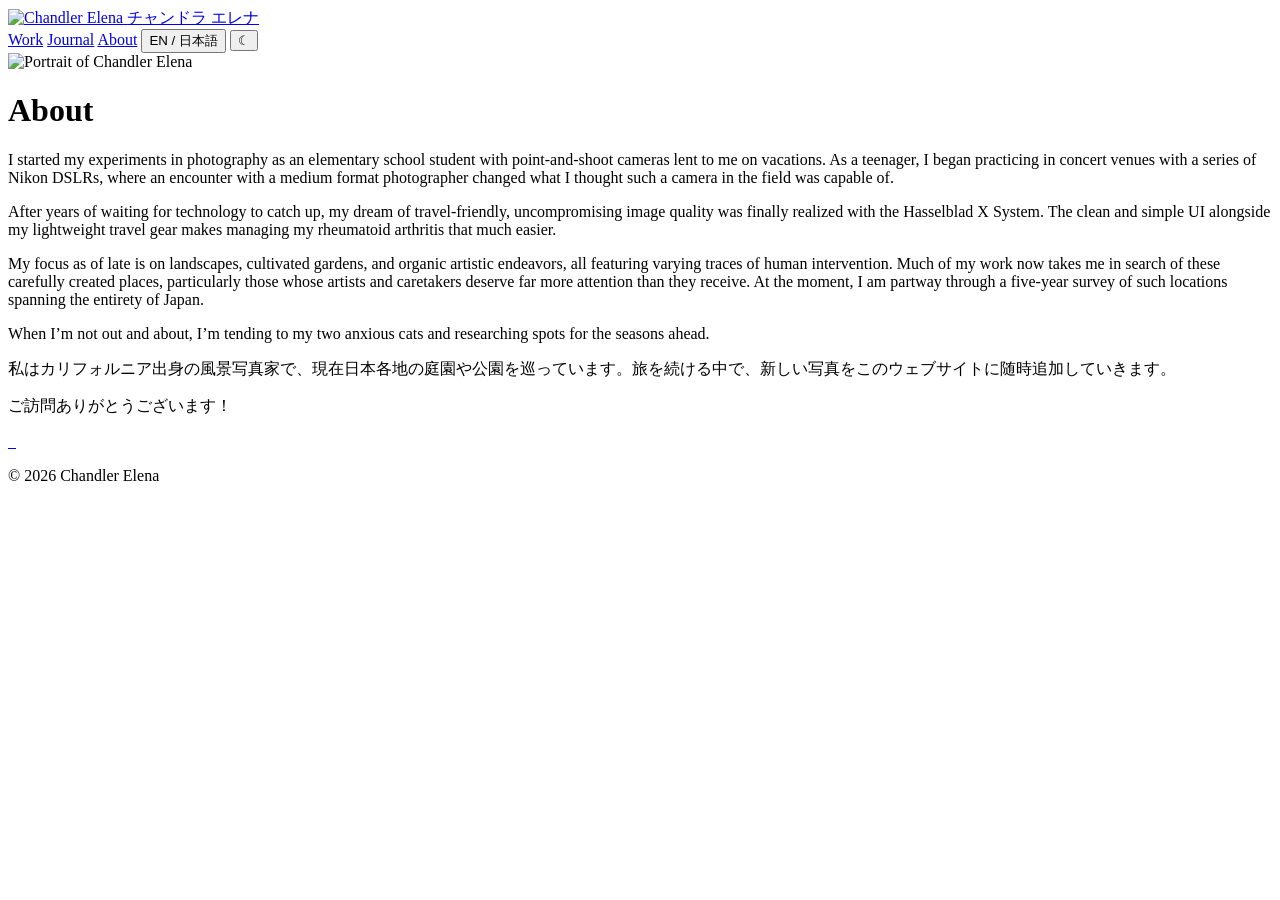
==== about/index.html @ 94d8a43e "Add about page with biography and theme support" ====
<!DOCTYPE html>
<html lang="en">
<head>
  <meta charset="UTF-8">
  <meta name="viewport" content="width=device-width, initial-scale=1.0">

  <script>
  const savedTheme = localStorage.getItem("theme");
  const prefersDark = window.matchMedia("(prefers-color-scheme: dark)").matches;

  if (
    savedTheme === "dark" ||
    (!savedTheme && prefersDark)
  ) {
    document.documentElement.classList.add("dark-mode");
  }
</script>

<script>
  try {
    const savedLanguage =
      localStorage.getItem("language") || "en";

    document.documentElement.setAttribute(
      "data-language",
      savedLanguage
    );
  } catch (error) {
    document.documentElement.setAttribute(
      "data-language",
      "en"
    );
  }
</script>
  
  <title>About</title>

  <link rel="stylesheet" href="css/style.css">
</head>

<body>

  <header class="site-header">
  <a href="index.html" class="site-title">
  
  <img
      class="site-signature"
      src="images/signature.png"
      alt="Chandler Elena"
  >

  <span class="site-name-ja">チャンドラ エレナ</span>
</a>

    <nav class="site-nav">
    <a href="index.html" data-en="Work" data-ja="作品集">Work</a>
    <a href="journal.html" data-en="Journal" data-ja="ブログ">Journal</a>
    <a href="about.html" data-en="About" data-ja="私について">About</a>

    <button
      class="language-toggle"
      type="button"
      aria-label="Switch to Japanese"
  >
      EN / 日本語
  </button>

      <button
        class="theme-toggle"
        type="button"
        aria-label="Switch to dark mode"
      >
        ☾
      </button>
    </nav>
    
  </header>


  <main class="about-page">

    <div class="about-image">
      <img
        src="images/about/about.jpg"
        alt="Portrait of Chandler Elena"
      >
    </div>

    <div class="about-copy">

      <h1>About</h1>


    <!-- English biography -->
    <div class="bio-english">
      <p>
        I started my experiments in photography as an elementary school student with point-and-shoot cameras lent to me on vacations. As a teenager, I began practicing in concert venues with a series of Nikon DSLRs, where an encounter with a medium format photographer changed what I thought such a camera in the field was capable of.
      </p>

      <p>
        After years of waiting for technology to catch up, my dream of travel-friendly, uncompromising image quality was finally realized with the Hasselblad X System. The clean and simple UI alongside my lightweight travel gear makes managing my rheumatoid arthritis that much easier.
      </p>

      <p>
        My focus as of late is on landscapes, cultivated gardens, and organic artistic endeavors, all featuring varying traces of human intervention. Much of my work now takes me in search of these carefully created places, particularly those whose artists and caretakers deserve far more attention than they receive. At the moment, I am partway through a five-year survey of such locations spanning the entirety of Japan.
      </p>

      <p>
        When I’m not out and about, I’m tending to my two anxious cats and researching spots for the seasons ahead.
      </p>
    </div>

    <!-- Japanese biography -->
    <div class="bio-japanese" lang="ja">
      <p>
        私はカリフォルニア出身の風景写真家で、現在日本各地の庭園や公園を巡っています。旅を続ける中で、新しい写真をこのウェブサイトに随時追加していきます。
      </p>

      <p>
        ご訪問ありがとうございます！
      </p>
    </div>

      <div class="social-links">

        <a
          href="https://www.flickr.com/photos/chandlerelena"
          target="_blank"
          rel="noopener noreferrer"
          aria-label="Flickr"
        >
          <img src="images/icons/flickr.png" alt="">
        </a>

        <a
          href="#"
          aria-label="Substack"
        >
          <img src="images/icons/substack.png" alt="">
        </a>

        <a
          href="https://pixelfed.social/chandlerelena"
          target="_blank"
          rel="noopener noreferrer"
          aria-label="Pixelfed"
        >
          <img src="images/icons/pixelfed.png" alt="">
        </a>

      </div>

    </div>

  </main>


  <footer class="site-footer">
    <p>© 2026 Chandler Elena</p>
  </footer>

  <script src="js/theme.js"></script>
  <script src="js/language.js"></script>
</body>
</html>
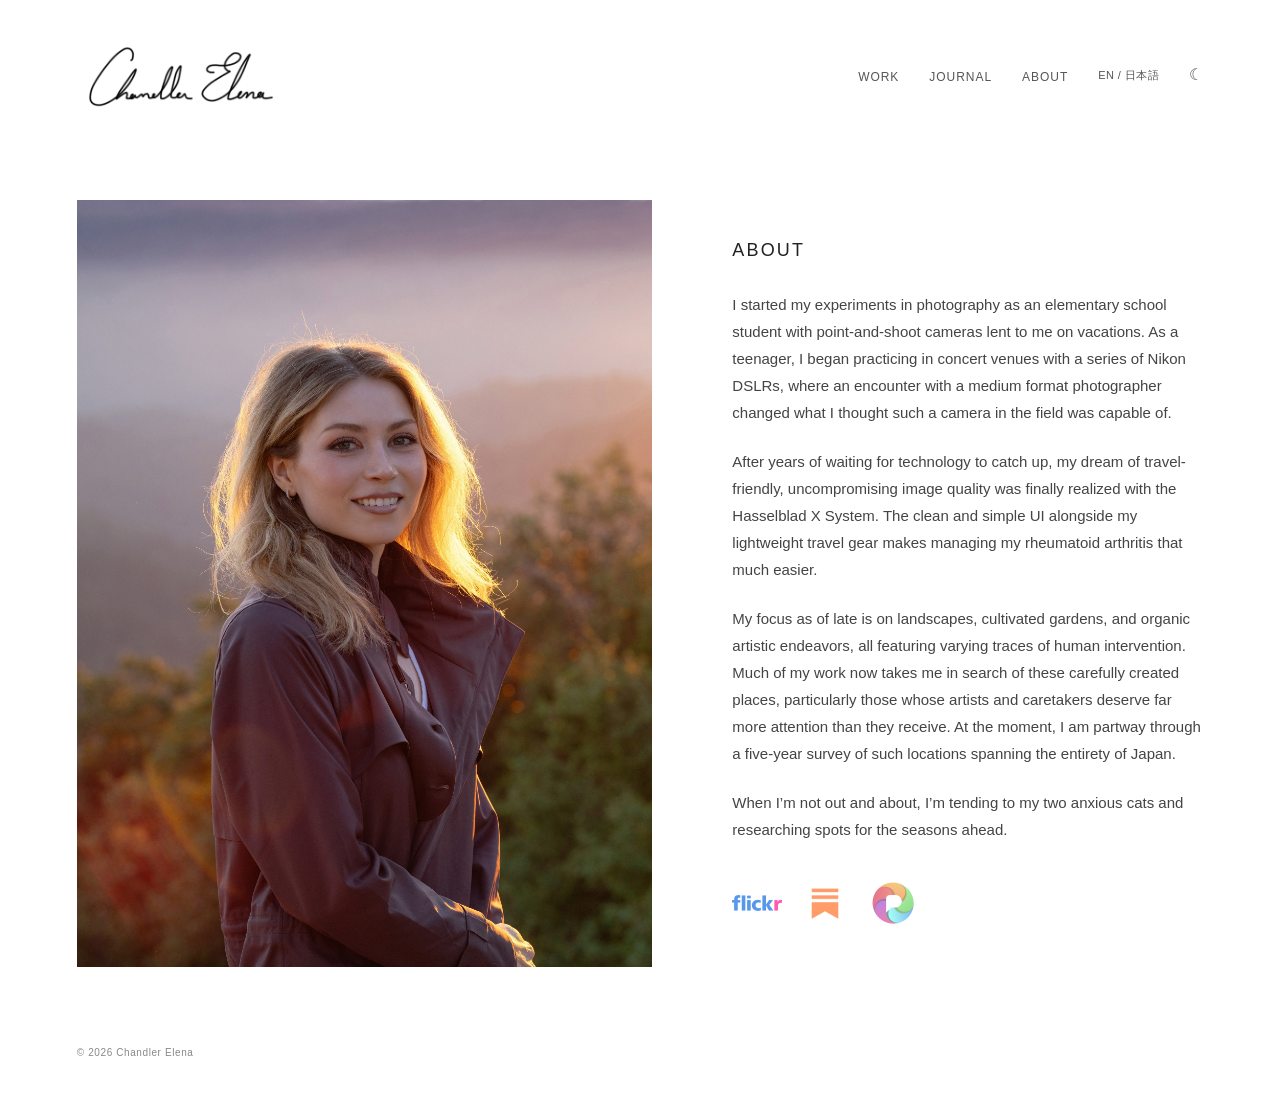
==== commit 1b573e72: "Refactor HTML structure and add biographies Updated paths for images and scripts to reflect new dire" ====
--- a/about/index.html
+++ b/about/index.html
@@ -1,3 +1,4 @@
+
 <!DOCTYPE html>
 <html lang="en">
 <head>
@@ -5,65 +6,65 @@
   <meta name="viewport" content="width=device-width, initial-scale=1.0">
 
   <script>
-  const savedTheme = localStorage.getItem("theme");
-  const prefersDark = window.matchMedia("(prefers-color-scheme: dark)").matches;
+    const savedTheme = localStorage.getItem("theme");
+    const prefersDark = window.matchMedia("(prefers-color-scheme: dark)").matches;
 
-  if (
-    savedTheme === "dark" ||
-    (!savedTheme && prefersDark)
-  ) {
-    document.documentElement.classList.add("dark-mode");
-  }
-</script>
+    if (
+      savedTheme === "dark" ||
+      (!savedTheme && prefersDark)
+    ) {
+      document.documentElement.classList.add("dark-mode");
+    }
+  </script>
 
-<script>
-  try {
-    const savedLanguage =
-      localStorage.getItem("language") || "en";
+  <script>
+    try {
+      const savedLanguage =
+        localStorage.getItem("language") || "en";
 
-    document.documentElement.setAttribute(
-      "data-language",
-      savedLanguage
-    );
-  } catch (error) {
-    document.documentElement.setAttribute(
-      "data-language",
-      "en"
-    );
-  }
-</script>
-  
+      document.documentElement.setAttribute(
+        "data-language",
+        savedLanguage
+      );
+    } catch (error) {
+      document.documentElement.setAttribute(
+        "data-language",
+        "en"
+      );
+    }
+  </script>
+
   <title>About</title>
 
-  <link rel="stylesheet" href="css/style.css">
+  <link rel="stylesheet" href="../css/style.css">
 </head>
 
 <body>
 
   <header class="site-header">
-  <a href="index.html" class="site-title">
-  
-  <img
-      class="site-signature"
-      src="images/signature.png"
-      alt="Chandler Elena"
-  >
+    <a href="/" class="site-title">
 
-  <span class="site-name-ja">チャンドラ エレナ</span>
-</a>
+      <img
+        class="site-signature"
+        src="../images/signature.png"
+        alt="Chandler Elena"
+      >
+
+      <span class="site-name-ja">チャンドラ エレナ</span>
+    </a>
 
     <nav class="site-nav">
-    <a href="index.html" data-en="Work" data-ja="作品集">Work</a>
-    <a href="journal.html" data-en="Journal" data-ja="ブログ">Journal</a>
-    <a href="about.html" data-en="About" data-ja="私について">About</a>
+      <a href="/" data-en="Work" data-ja="作品集">Work</a>
+      <a href="/journal.html" data-en="Journal" data-ja="ブログ">Journal</a>
+      <a href="/about/" data-en="About" data-ja="私について">About</a>
 
-    <button
-      class="language-toggle"
-      type="button"
-      aria-label="Switch to Japanese"
-  >
-      EN / 日本語
-  </button>
+      <button
+        class="language-toggle"
+        type="button"
+        aria-label="Switch to Japanese"
+      >
+        EN / 日本語
+      </button>
 
       <button
         class="theme-toggle"
@@ -73,7 +74,7 @@
         ☾
       </button>
     </nav>
-    
+
   </header>
 
 
@@ -81,7 +82,7 @@
 
     <div class="about-image">
       <img
-        src="images/about/about.jpg"
+        src="../images/about/about.jpg"
         alt="Portrait of Chandler Elena"
       >
     </div>
@@ -90,36 +91,35 @@
 
       <h1>About</h1>
 
+      <!-- English biography -->
+      <div class="bio-english">
+        <p>
+          I started my experiments in photography as an elementary school student with point-and-shoot cameras lent to me on vacations. As a teenager, I began practicing in concert venues with a series of Nikon DSLRs, where an encounter with a medium format photographer changed what I thought such a camera in the field was capable of.
+        </p>
 
-    <!-- English biography -->
-    <div class="bio-english">
-      <p>
-        I started my experiments in photography as an elementary school student with point-and-shoot cameras lent to me on vacations. As a teenager, I began practicing in concert venues with a series of Nikon DSLRs, where an encounter with a medium format photographer changed what I thought such a camera in the field was capable of.
-      </p>
+        <p>
+          After years of waiting for technology to catch up, my dream of travel-friendly, uncompromising image quality was finally realized with the Hasselblad X System. The clean and simple UI alongside my lightweight travel gear makes managing my rheumatoid arthritis that much easier.
+        </p>
 
-      <p>
-        After years of waiting for technology to catch up, my dream of travel-friendly, uncompromising image quality was finally realized with the Hasselblad X System. The clean and simple UI alongside my lightweight travel gear makes managing my rheumatoid arthritis that much easier.
-      </p>
+        <p>
+          My focus as of late is on landscapes, cultivated gardens, and organic artistic endeavors, all featuring varying traces of human intervention. Much of my work now takes me in search of these carefully created places, particularly those whose artists and caretakers deserve far more attention than they receive. At the moment, I am partway through a five-year survey of such locations spanning the entirety of Japan.
+        </p>
 
-      <p>
-        My focus as of late is on landscapes, cultivated gardens, and organic artistic endeavors, all featuring varying traces of human intervention. Much of my work now takes me in search of these carefully created places, particularly those whose artists and caretakers deserve far more attention than they receive. At the moment, I am partway through a five-year survey of such locations spanning the entirety of Japan.
-      </p>
+        <p>
+          When I’m not out and about, I’m tending to my two anxious cats and researching spots for the seasons ahead.
+        </p>
+      </div>
 
-      <p>
-        When I’m not out and about, I’m tending to my two anxious cats and researching spots for the seasons ahead.
-      </p>
-    </div>
+      <!-- Japanese biography -->
+      <div class="bio-japanese" lang="ja">
+        <p>
+          私はカリフォルニア出身の風景写真家で、現在日本各地の庭園や公園を巡っています。旅を続ける中で、新しい写真をこのウェブサイトに随時追加していきます。
+        </p>
 
-    <!-- Japanese biography -->
-    <div class="bio-japanese" lang="ja">
-      <p>
-        私はカリフォルニア出身の風景写真家で、現在日本各地の庭園や公園を巡っています。旅を続ける中で、新しい写真をこのウェブサイトに随時追加していきます。
-      </p>
-
-      <p>
-        ご訪問ありがとうございます！
-      </p>
-    </div>
+        <p>
+          ご訪問ありがとうございます！
+        </p>
+      </div>
 
       <div class="social-links">
 
@@ -129,14 +129,14 @@
           rel="noopener noreferrer"
           aria-label="Flickr"
         >
-          <img src="images/icons/flickr.png" alt="">
+          <img src="../images/icons/flickr.png" alt="">
         </a>
 
         <a
           href="#"
           aria-label="Substack"
         >
-          <img src="images/icons/substack.png" alt="">
+          <img src="../images/icons/substack.png" alt="">
         </a>
 
         <a
@@ -145,7 +145,7 @@
           rel="noopener noreferrer"
           aria-label="Pixelfed"
         >
-          <img src="images/icons/pixelfed.png" alt="">
+          <img src="../images/icons/pixelfed.png" alt="">
         </a>
 
       </div>
@@ -159,7 +159,7 @@
     <p>© 2026 Chandler Elena</p>
   </footer>
 
-  <script src="js/theme.js"></script>
-  <script src="js/language.js"></script>
+  <script src="../js/theme.js"></script>
+  <script src="../js/language.js"></script>
 </body>
 </html>
--- a/css/style.css
+++ b/css/style.css
@@ -0,0 +1,931 @@
+/* =========================================
+   BASIC SETUP
+   ========================================= */
+
+* {
+  box-sizing: border-box;
+}
+
+html {
+  scroll-behavior: smooth;
+}
+
+body {
+  margin: 0;
+  background: #ffffff;
+  color: #222222;
+
+  font-family: Arial, Helvetica, sans-serif;
+  font-weight: 400;
+
+  -webkit-font-smoothing: antialiased;
+}
+
+
+/* =========================================
+   HEADER
+   ========================================= */
+
+.site-header {
+  width: 88%;
+  max-width: 1600px;
+  margin: 0 auto;
+
+  padding: 38px 0 55px;
+
+  display: flex;
+  justify-content: space-between;
+  align-items: center;
+}
+
+.site-title {
+  color: #222222;
+  text-decoration: none;
+  font-size: 19px;
+  font-weight: 500;
+  letter-spacing: 0.14em;
+
+  display: flex;
+  flex-direction: column;
+}
+
+.site-name-ja {
+  display: none;
+
+  margin-top: 5px;
+
+  font-family:
+    "Hiragino Kaku Gothic ProN",
+    "Yu Gothic",
+    Meiryo,
+    sans-serif;
+
+  font-size: 11px;
+  font-weight: 400;
+  letter-spacing: 0.08em;
+}
+
+/* Handwritten signature header */
+.site-signature {
+  display: block;
+  width: 210px;
+  max-width: 100%;
+  height: auto;
+}
+
+/* Light/dark mode */
+html.dark-mode .site-signature {
+  filter: invert(1);
+}
+
+
+html[data-language="ja"] .site-name-ja {
+  display: block;
+}
+
+html[data-language="ja"] .season-overlay span {
+  font-size: 25px;
+  letter-spacing: 0;
+}
+
+.site-nav {
+  display: flex;
+  align-items: center;
+  gap: 30px;
+}
+
+.site-nav a {
+  color: #555555;
+  text-decoration: none;
+
+  font-size: 12px;
+  letter-spacing: 0.08em;
+  text-transform: uppercase;
+
+  transition: opacity 0.3s ease;
+}
+
+.site-nav a:hover {
+  opacity: 0.5;
+}
+
+
+/* =========================================
+   SEASONAL HOMEPAGE IMAGES
+   ========================================= */
+
+.season-grid {
+  width: 88%;
+  max-width: 1600px;
+  margin: 0 auto;
+  display: flex;
+  flex-direction: column;
+  gap: 8px;
+}
+
+.season-card {
+  position: relative;
+  display: block;
+  overflow: hidden;
+
+  /* Wide panoramic slide */
+  aspect-ratio: 5 / 1;
+
+  background: #eeeeee;
+  text-decoration: none;
+}
+
+.season-card .slide {
+  position: absolute;
+  inset: 0;
+
+  display: block;
+
+  width: 100%;
+  height: 100%;
+
+  object-fit: cover;
+
+  opacity: 0;
+
+  transition:
+    opacity 1.4s ease,
+    transform 0.7s ease;
+}
+
+.season-card .slide.visible {
+  opacity: 1;
+}
+
+
+/* =========================================
+   HOVER OVERLAY
+   ========================================= */
+
+.season-overlay {
+  position: absolute;
+  inset: 0;
+
+  display: flex;
+  justify-content: center;
+  align-items: center;
+
+  background: rgba(40, 40, 40, 0);
+
+  transition: background 0.45s ease;
+}
+
+.season-overlay span {
+  color: #ffffff;
+
+  font-size: 17px;
+  font-weight: 400;
+
+  letter-spacing: 0.18em;
+  text-transform: uppercase;
+
+  opacity: 0;
+
+  transform: translateY(5px);
+
+  transition:
+    opacity 0.4s ease,
+    transform 0.4s ease;
+}
+
+.season-card:hover .season-overlay {
+  background: rgba(40, 40, 40, 0.5);
+}
+
+.season-card:hover .season-overlay span {
+  opacity: 1;
+  transform: translateY(0);
+}
+
+.season-card:hover .slide {
+  transform: scale(1.015);
+}
+
+
+/* =========================================
+   FOOTER
+   ========================================= */
+
+.site-footer {
+  width: 88%;
+  max-width: 1600px;
+
+  margin: 0 auto;
+  padding: 70px 0 35px;
+
+  color: #888888;
+
+  font-size: 10px;
+  letter-spacing: 0.06em;
+}
+
+
+/* =========================================
+   MOBILE
+   ========================================= */
+
+@media (max-width: 700px) {
+
+  .site-header {
+    width: 90%;
+
+    padding: 25px 0 35px;
+
+    flex-direction: column;
+    align-items: flex-start;
+
+    gap: 18px;
+  }
+
+  .site-title {
+    font-size: 17px;
+  }
+
+   .site-signature {
+     width: 185px;
+   }
+
+  .site-nav {
+    gap: 20px;
+  }
+
+  .site-nav a {
+    font-size: 11px;
+  }
+
+  .season-grid {
+    width: 90%;
+    gap: 28px;
+  }
+
+   html[data-language="ja"] .season-overlay span {
+  font-size: 21px;
+}
+  /*
+     A little taller on phones so the photographs
+     don't become extremely thin panoramic strips.
+  */
+
+  .season-card {
+    aspect-ratio: 1.6 / 1;
+  }
+
+  /*
+     Phones don't have a meaningful hover state,
+     so display the season name over the image.
+  */
+
+  .season-overlay {
+    background: rgba(40, 40, 40, 0.12);
+  }
+
+  .season-overlay span {
+    opacity: 1;
+    transform: none;
+
+    font-size: 14px;
+  }
+
+  .site-footer {
+    width: 90%;
+    padding: 50px 0 25px;
+  }
+}
+
+/* =========================================
+   ABOUT PAGE
+   ========================================= */
+
+.about-page {
+  width: 88%;
+  max-width: 1200px;
+  margin: 30px auto 0;
+
+  display: grid;
+  grid-template-columns: minmax(0, 1.1fr) minmax(0, 0.9fr);
+
+  gap: 80px;
+  align-items: center;
+}
+
+.about-image img {
+  display: block;
+
+  width: 100%;
+  height: auto;
+
+  object-fit: cover;
+}
+
+.about-copy {
+  max-width: 520px;
+}
+
+.about-copy h1 {
+  margin: 0 0 30px;
+
+  font-size: 18px;
+  font-weight: 500;
+
+  letter-spacing: 0.12em;
+  text-transform: uppercase;
+}
+
+.about-copy p {
+  margin: 0 0 22px;
+
+  color: #444444;
+
+  font-size: 15px;
+  line-height: 1.8;
+}
+
+.social-links {
+  margin-top: 35px;
+
+  display: flex;
+  align-items: center;
+
+  gap: 18px;
+}
+
+.social-links a {
+  display: inline-flex;
+
+  opacity: 0.65;
+
+  transition:
+    opacity 0.3s ease,
+    transform 0.3s ease;
+}
+
+.social-links a:hover {
+  opacity: 1;
+  transform: translateY(-2px);
+}
+
+.social-links img {
+  display: block;
+
+  width: 50px;
+  height: 50px;
+
+  object-fit: contain;
+}
+
+
+/* =========================================
+   ABOUT PAGE — MOBILE
+   ========================================= */
+
+@media (max-width: 700px) {
+
+  .about-page {
+    width: 90%;
+
+    margin-top: 5px;
+
+    grid-template-columns: 1fr;
+
+    gap: 38px;
+  }
+
+  .about-copy {
+    max-width: none;
+  }
+
+  .about-copy h1 {
+    font-size: 16px;
+  }
+
+  .about-copy p {
+    font-size: 14px;
+    line-height: 1.75;
+  }
+
+  .social-links {
+    margin-top: 28px;
+  }
+
+}
+
+/* =========================================
+   COMING SOON PAGE
+   ========================================= */
+
+.coming-soon {
+  width: 88%;
+  max-width: 1600px;
+
+  min-height: 55vh;
+
+  margin: 0 auto;
+
+  display: flex;
+  justify-content: center;
+  align-items: center;
+}
+
+.coming-soon p {
+  margin: 0;
+
+  color: #777777;
+
+  font-size: 13px;
+  letter-spacing: 0.12em;
+  text-transform: uppercase;
+}
+
+/* =========================================
+   SEASONAL GALLERY
+   ========================================= */
+
+.gallery-page {
+  min-height: 100vh;
+  overflow-x: hidden;
+}
+
+.gallery-header {
+  padding-bottom: 25px;
+}
+
+
+/* Main gallery area */
+
+.gallery-viewer {
+  width: 88%;
+  max-width: 1600px;
+  margin: 0 auto;
+}
+
+.gallery-heading {
+  margin-bottom: 15px;
+}
+
+.gallery-heading h1 {
+  margin: 0;
+
+  font-size: 12px;
+  font-weight: 400;
+
+  letter-spacing: 0.16em;
+  text-transform: uppercase;
+
+  color: #777777;
+}
+
+html[data-language="ja"] .gallery-heading h1 {
+  font-size: 18px;
+  letter-spacing: 0;
+}
+
+/* The fixed visual stage */
+
+.gallery-stage {
+  position: relative;
+
+  width: 100%;
+  height: min(76vh, 950px);
+
+  overflow: hidden;
+
+  background: #f2f2f2;
+  transition: background-color 0.75s ease;
+}
+
+.gallery-slide {
+  position: absolute;
+  inset: 0;
+
+  display: flex;
+  justify-content: center;
+  align-items: center;
+
+  padding: 18px 6px;
+}
+
+.gallery-slide img {
+  display: block;
+
+  max-width: 100%;
+  max-height: 100%;
+
+  width: auto;
+  height: auto;
+
+  object-fit: contain;
+
+  opacity: 1;
+
+  transition:
+    transform 0.4s ease,
+    opacity 0.4s ease;
+}
+
+
+/* Caption and counter */
+
+.gallery-info {
+  min-height: 50px;
+
+  padding-top: 13px;
+
+  display: flex;
+  justify-content: space-between;
+  align-items: flex-start;
+
+  gap: 30px;
+}
+
+.gallery-caption {
+  color: #666666;
+
+  font-size: 11px;
+  line-height: 1.6;
+
+  letter-spacing: 0.03em;
+}
+
+/* Caption position for horizontal photographs */
+
+.gallery-caption.landscape {
+  margin-left: 22.5%;
+}
+
+
+/* Caption position for vertical photographs */
+
+.gallery-caption.portrait {
+  margin-left: 34.5%;
+}
+.gallery-counter {
+  flex-shrink: 0;
+
+  color: #888888;
+
+  font-size: 10px;
+  letter-spacing: 0.08em;
+}
+
+.counter-divider {
+  padding: 0 4px;
+}
+
+
+/* Previous / Next */
+
+.gallery-controls {
+  display: flex;
+  justify-content: center;
+  align-items: center;
+
+  margin-top: 6px;
+
+  gap: 10px;
+}
+
+.gallery-controls button {
+  padding: 5px 0;
+
+  border: 0;
+  background: none;
+
+  color: #555555;
+
+  font-family: inherit;
+  font-size: 10px;
+
+  letter-spacing: 0.12em;
+  text-transform: uppercase;
+
+  cursor: pointer;
+
+  transition: opacity 0.25s ease;
+}
+
+.gallery-controls button:hover {
+  opacity: 0.45;
+}
+
+.gallery-controls button:disabled {
+  opacity: 0.2;
+  cursor: default;
+}
+
+.control-divider {
+  color: #aaaaaa;
+  font-size: 10px;
+}
+
+
+/* Previous / next season */
+
+.gallery-season-nav {
+  width: 88%;
+  max-width: 1600px;
+
+  margin: 45px auto 0;
+  padding-bottom: 30px;
+
+  display: flex;
+  justify-content: space-between;
+
+  font-size: 10px;
+  letter-spacing: 0.1em;
+  text-transform: uppercase;
+}
+
+.gallery-season-nav a {
+  color: #666666;
+  text-decoration: none;
+
+  transition: opacity 0.3s ease;
+}
+
+.gallery-season-nav a:hover {
+  opacity: 0.5;
+}
+
+.season-nav-disabled {
+  color: #bbbbbb;
+}
+
+
+/* =========================================
+   GALLERY — MOBILE
+   ========================================= */
+
+@media (max-width: 700px) {
+
+  .gallery-header {
+    padding-bottom: 20px;
+  }
+
+  .gallery-viewer {
+    width: 90%;
+  }
+
+  .gallery-stage {
+    height: 58vh;
+  }
+
+  .gallery-slide {
+    padding: 8px;
+  }
+
+  .gallery-info {
+    min-height: 55px;
+  }
+
+  .gallery-season-nav {
+    width: 90%;
+    margin-top: 35px;
+  }
+
+  .gallery-caption.landscape,
+  .gallery-caption.portrait {
+    margin-left: 0;
+  }
+
+}
+
+/* ========================================
+   LIGHT / DARK THEME
+   ======================================== */
+
+body {
+  transition:
+    background-color 0.75s ease,
+    color 0.75s ease;
+}
+
+.language-toggle {
+  display: inline-flex;
+  align-items: center;
+  justify-content: center;
+
+  padding: 0;
+  border: 0;
+  background: none;
+
+  color: #555555;
+
+  font-family:
+    Arial,
+    "Hiragino Kaku Gothic ProN",
+    "Yu Gothic",
+    Meiryo,
+    sans-serif;
+
+  font-size: 11px;
+  line-height: 1;
+  letter-spacing: 0.04em;
+
+  cursor: pointer;
+
+  transition:
+    color 0.75s ease,
+    opacity 0.3s ease;
+}
+
+.language-toggle {
+  transform: translateY(-1px);
+}
+
+.theme-toggle {
+  transform: translateY(-2px);
+}
+
+.language-toggle:hover {
+  opacity: 0.5;
+}
+
+/* Theme toggle */
+
+.theme-toggle {
+  display: inline-flex;
+  align-items: center;
+  justify-content: center;
+
+  padding: 0;
+  border: 0;
+  background: none;
+
+  color: #555555;
+
+  font-family: inherit;
+  font-size: 16px;
+  line-height: 1;
+
+  cursor: pointer;
+
+  transition:
+    color 0.3s ease,
+    opacity 0.3s ease;
+}
+
+.theme-toggle:hover {
+  opacity: 0.5;
+}
+
+
+/* Dark mode */
+
+html.dark-mode body {
+  background: #111111;
+  color: #eeeeee;
+}
+
+html.dark-mode .site-title {
+  color: #eeeeee;
+}
+
+html.dark-mode .site-nav a {
+  color: #bbbbbb;
+}
+
+html.dark-mode .language-toggle {
+  color: #bbbbbb;
+}
+
+html.dark-mode .theme-toggle {
+  color: #dddddd;
+}
+
+html.dark-mode .gallery-heading h1 {
+  color: #aaaaaa;
+}
+
+html.dark-mode .gallery-stage {
+  background: #202020;
+}
+
+html.dark-mode .gallery-caption {
+  color: #aaaaaa;
+}
+
+html.dark-mode .gallery-counter {
+  color: #999999;
+}
+
+html.dark-mode .gallery-controls button {
+  color: #bbbbbb;
+}
+
+html.dark-mode .control-divider {
+  color: #777777;
+}
+
+html.dark-mode .gallery-season-nav a {
+  color: #aaaaaa;
+}
+
+html.dark-mode .site-footer {
+  color: #888888;
+}
+
+html.dark-mode .about-copy p {
+  color: #bbbbbb;
+}
+
+.site-title,
+.site-nav a,
+.theme-toggle,
+.gallery-heading h1,
+.gallery-caption,
+.gallery-counter,
+.gallery-controls button,
+.control-divider,
+.gallery-season-nav a,
+.site-footer,
+.about-copy p {
+  transition:
+    color 0.75s ease,
+    opacity 0.3s ease;
+}
+
+html[data-language="ja"]:not(.language-ready)
+  [data-en][data-ja] {
+  visibility: hidden;
+}
+
+/* --------------------------------
+   Gallery typography controls
+   -------------------------------- */
+
+/* ENGLISH */
+
+html[data-language="en"] .gallery-caption {
+  font-size: 12px;
+}
+
+html[data-language="en"] .gallery-counter {
+  font-size: 11px;
+}
+
+html[data-language="en"] .gallery-controls button {
+  font-size: 11px;
+}
+
+html[data-language="en"] .control-divider {
+  font-size: 11px;
+}
+
+html[data-language="en"] .gallery-season-nav {
+  font-size: 11px;
+}
+
+
+/* JAPANESE */
+
+html[data-language="ja"] .gallery-caption {
+  font-size: 12px;
+}
+
+html[data-language="ja"] .location-ja {
+  font-size: 12px;
+}
+
+html[data-language="ja"] .gallery-counter {
+  font-size: 12px;
+}
+
+html[data-language="ja"] .gallery-controls button {
+  font-size: 13px;
+}
+
+html[data-language="ja"] .control-divider {
+  font-size: 12px;
+}
+
+html[data-language="ja"] .gallery-season-nav {
+  font-size: 13px;
+}
+
+/* Mobile */
+
+@media (max-width: 700px) {
+
+  .theme-toggle {
+    font-size: 15px;
+  }
+
+}
+
+/* About page bilingual biography */
+.bio-japanese {
+  display: none;
+}
+
+html[data-language="ja"] .bio-english {
+  display: none;
+}
+
+html[data-language="ja"] .bio-japanese {
+  display: block;
+}
